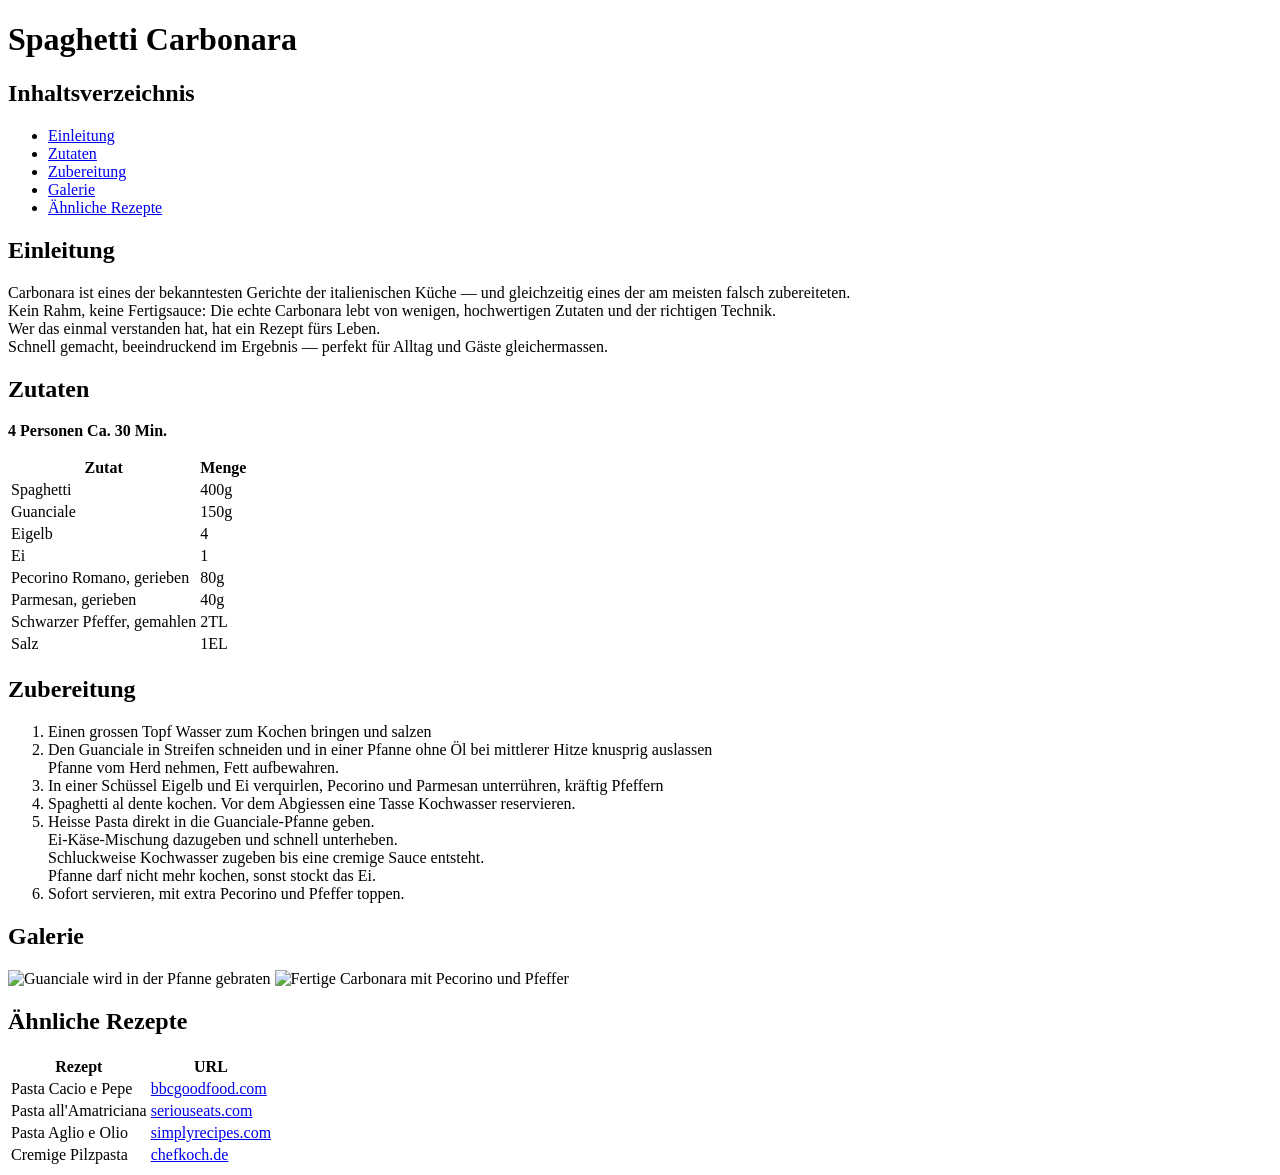
==== Auftrag1/index.html @ 5f983105 "Feature: Add & Finish Index.html" ====
<!DOCTYPE html>
<html lang="de">
<head>
    <meta charset="UTF-8">
    <meta name="viewport" content="width=device-width, initial-scale=1.0">
    <link rel="stylesheet" href="style.css">
    <title>Spaghetti Carbonara</title>
</head>
<body>
    <h1>Spaghetti Carbonara</h1>

    <h2>Inhaltsverzeichnis</h2>

    <ul>
        <li><a href="#einleitung">Einleitung</a></li>
        <li><a href="#zutaten">Zutaten</a></li>
        <li><a href="#zubereitung">Zubereitung</a></li>
        <li><a href="#galerie">Galerie</a></li>
        <li><a href="#ähnliche_rezepte">Ähnliche Rezepte</a></li>
    </ul>

    <h2 id="einleitung">Einleitung</h2>
    <p>
    Carbonara ist eines der bekanntesten Gerichte der italienischen Küche — und gleichzeitig eines der am meisten falsch zubereiteten.<br> 
    Kein Rahm, keine Fertigsauce: Die echte Carbonara lebt von wenigen, hochwertigen Zutaten und der richtigen Technik.<br>
    Wer das einmal verstanden hat, hat ein Rezept fürs Leben.<br>
    Schnell gemacht, beeindruckend im Ergebnis — perfekt für Alltag und Gäste gleichermassen.<br>
    </p>

    <h2 id="zutaten">Zutaten</h2>
    <p><strong>4 Personen Ca. 30 Min.</strong></p>

    <table>
        <thead>
            <tr>
                <th>Zutat</th>
                <th>Menge</th>
            </tr>
        </thead>
        <tbody>
            <tr>
                <td>Spaghetti</td>
                <td>400g</td>
            </tr>
            <tr>
                <td>Guanciale</td>
                <td>150g</td>
            </tr>
            <tr>
                <td>Eigelb</td>
                <td>4</td>
            </tr>
            <tr>
                <td>Ei</td>
                <td>1</td>
            </tr>
            <tr>
                <td>Pecorino Romano, gerieben</td>
                <td>80g</td>
            </tr>
            <tr>
                <td>Parmesan, gerieben</td>
                <td>40g</td>
            </tr>
            <tr>
                <td>Schwarzer Pfeffer, gemahlen</td>
                <td>2TL</td>
            </tr>
            <tr>
                <td>Salz</td>
                <td>1EL</td>
            </tr>
        </tbody>
    </table>


    <h2 id="zubereitung">Zubereitung</h2>

    <ol>
        <li>Einen grossen Topf Wasser zum Kochen bringen und salzen</li>
        <li>
        Den Guanciale in Streifen schneiden und in einer Pfanne ohne Öl bei mittlerer Hitze knusprig auslassen<br>
        Pfanne vom Herd nehmen, Fett aufbewahren.
        </li>
        <li>In einer Schüssel Eigelb und Ei verquirlen, Pecorino und Parmesan unterrühren, kräftig Pfeffern</li>
        <li>Spaghetti al dente kochen. Vor dem Abgiessen eine Tasse Kochwasser reservieren.</li>
        <li>
        Heisse Pasta direkt in die Guanciale-Pfanne geben.<br>
        Ei-Käse-Mischung dazugeben und schnell unterheben.<br>
        Schluckweise Kochwasser zugeben bis eine cremige Sauce entsteht.<br>
        Pfanne darf nicht mehr kochen, sonst stockt das Ei.
        </li>
        <li>Sofort servieren, mit extra Pecorino und Pfeffer toppen.</li>
    </ol>

    <h2 id="galerie">Galerie</h2>

    <div>
        <img src="bilder/carbonara-1.jpg" alt="Guanciale wird in der Pfanne gebraten">
        <img src="bilder/carbonara-2.jpg" alt="Fertige Carbonara mit Pecorino und Pfeffer">
    </div>

    <h2 id="ähnliche_rezepte">Ähnliche Rezepte</h2>

    <table>
        <thead>
            <tr>
                <th>Rezept</th>
                <th>URL</th>
            </tr>
        </thead>
        <tbody>
            <tr>
                <td>Pasta Cacio e Pepe</td>
                <td><a href="https://www.bbcgoodfood.com/recipes/cacio-e-pepe">bbcgoodfood.com</a></td>
            </tr>
            <tr>
                <td>Pasta all'Amatriciana</td>
                <td><a href="https://www.seriouseats.com/amatriciana-sauce">seriouseats.com</a></td>
            </tr>
            <tr>
                <td>Pasta Aglio e Olio</td>
                <td><a href="https://www.simplyrecipes.com/recipes/pasta_aglio_e_olio/">simplyrecipes.com</a></td>
            </tr>
            <tr>
                <td>Cremige Pilzpasta</td>
                <td><a href="https://www.chefkoch.de/rezepte/suche.html?suche=pilzpasta">chefkoch.de</a></td>
            </tr>
        </tbody>
    </table>
</body>
</html>
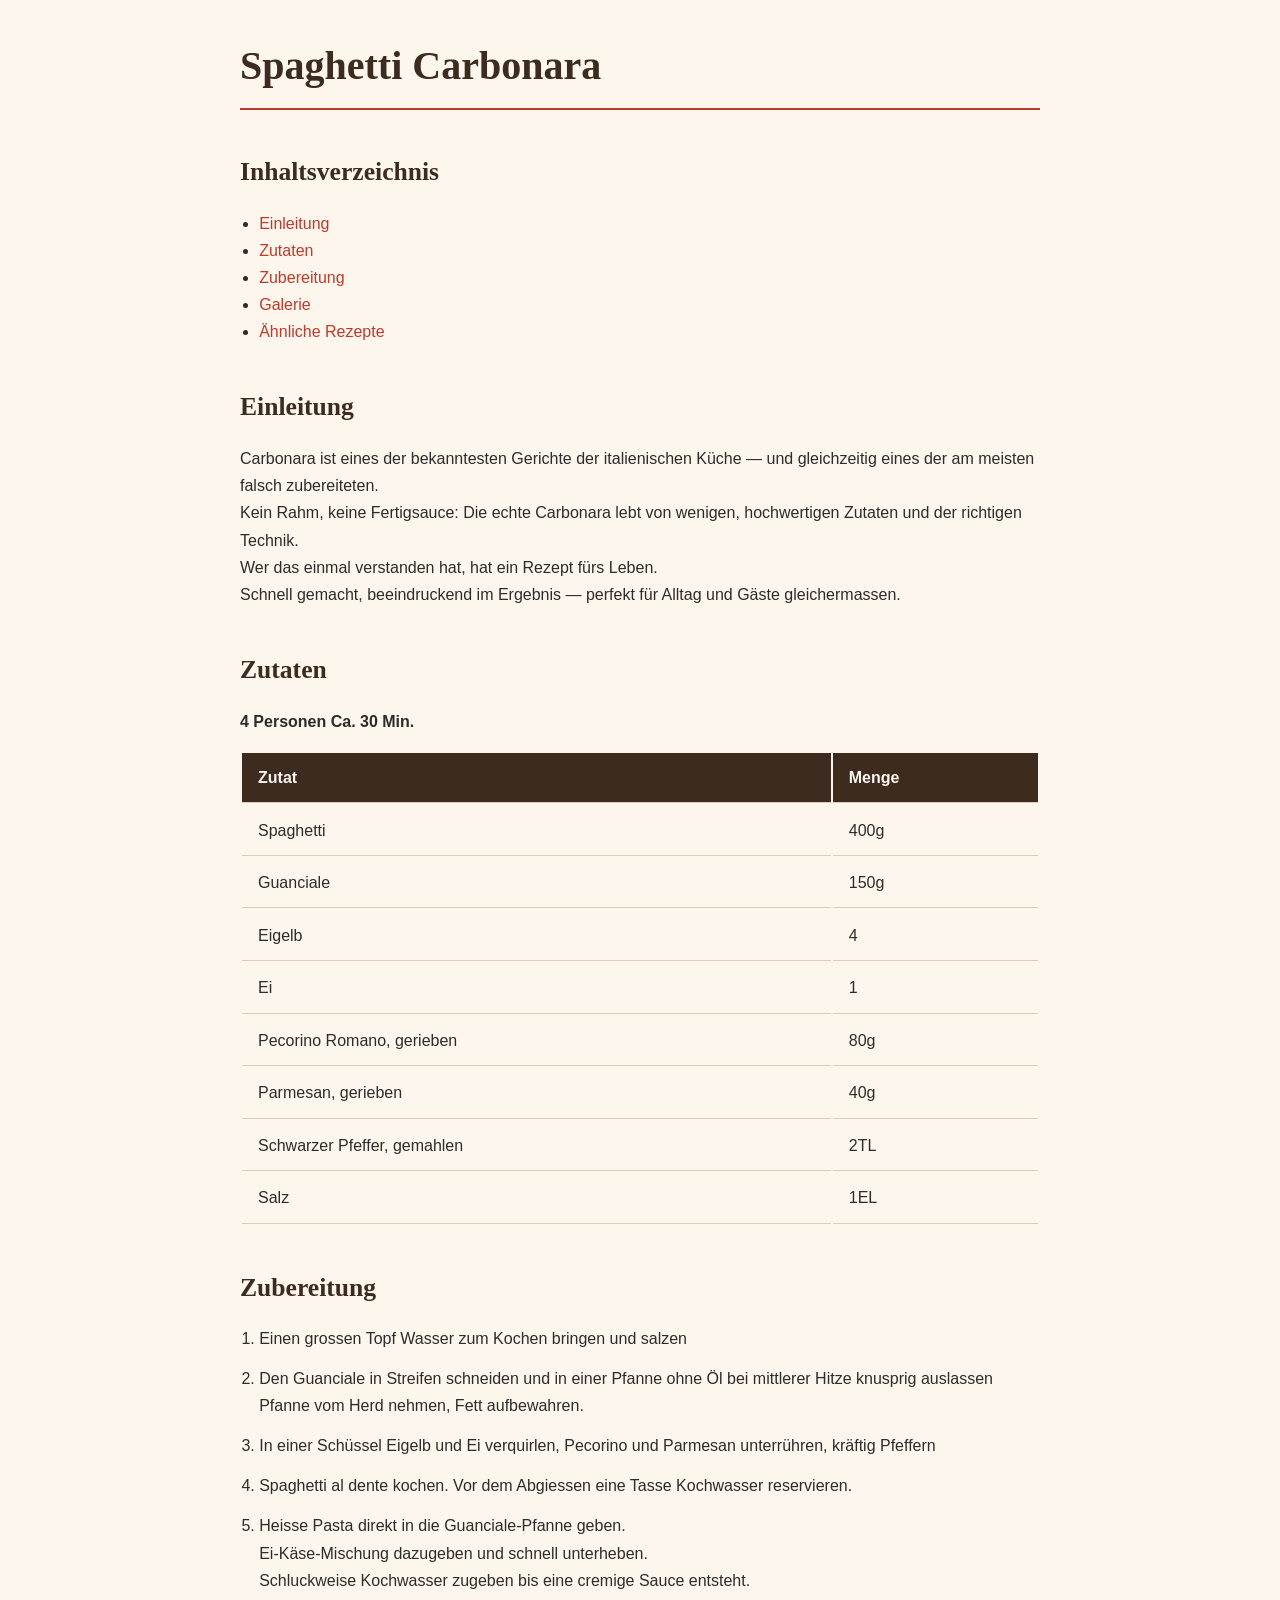
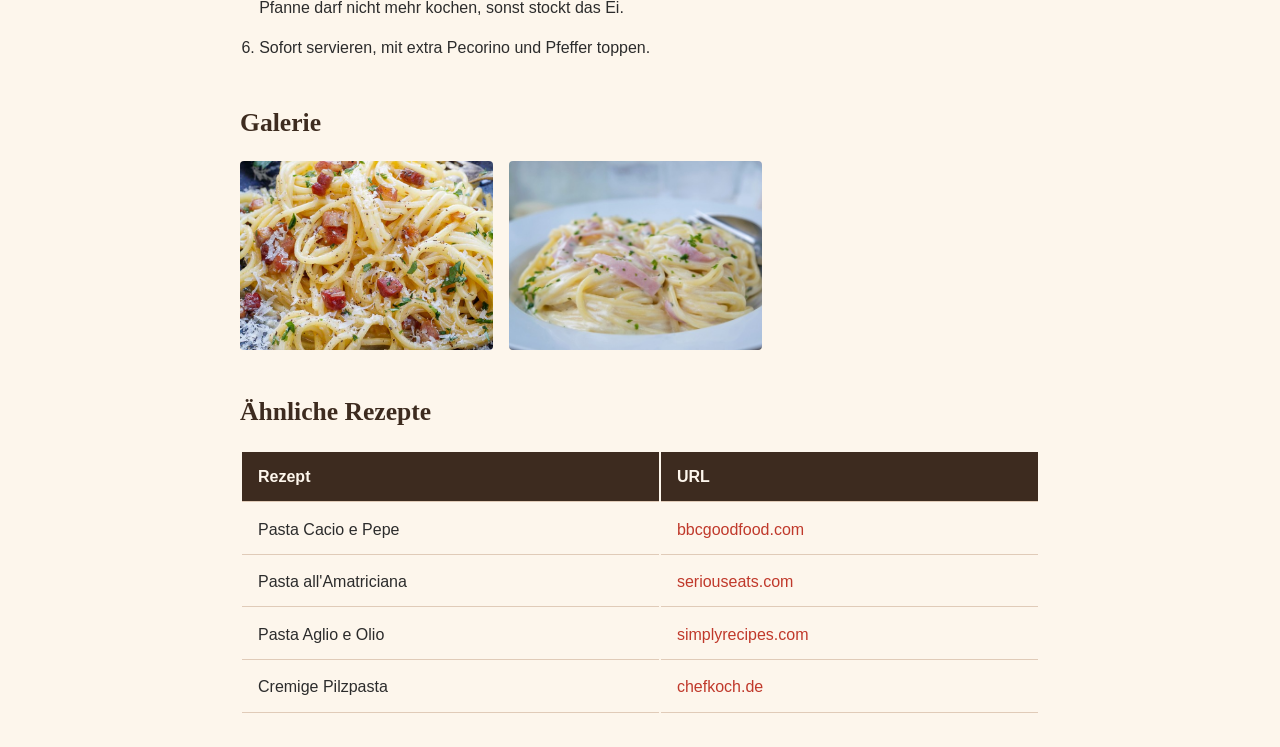
==== commit 4ec52168: "Fix: Changes h css by using classes instead of h tag" ====
--- a/Auftrag1/index.html
+++ b/Auftrag1/index.html
@@ -7,19 +7,19 @@
     <title>Spaghetti Carbonara</title>
 </head>
 <body>
-    <h1>Spaghetti Carbonara</h1>
+    <h1 class="page-title">Spaghetti Carbonara</h1>
 
-    <h2>Inhaltsverzeichnis</h2>
+    <h2 class="section-title">Inhaltsverzeichnis</h2>
 
     <ul>
         <li><a href="#einleitung">Einleitung</a></li>
         <li><a href="#zutaten">Zutaten</a></li>
         <li><a href="#zubereitung">Zubereitung</a></li>
         <li><a href="#galerie">Galerie</a></li>
-        <li><a href="#ähnliche_rezepte">Ähnliche Rezepte</a></li>
+        <li><a href="#ähnliche-rezepte">Ähnliche Rezepte</a></li>
     </ul>
 
-    <h2 id="einleitung">Einleitung</h2>
+    <h2 id="einleitung" class="section-title">Einleitung</h2>
     <p>
     Carbonara ist eines der bekanntesten Gerichte der italienischen Küche — und gleichzeitig eines der am meisten falsch zubereiteten.<br> 
     Kein Rahm, keine Fertigsauce: Die echte Carbonara lebt von wenigen, hochwertigen Zutaten und der richtigen Technik.<br>
@@ -27,7 +27,7 @@
     Schnell gemacht, beeindruckend im Ergebnis — perfekt für Alltag und Gäste gleichermassen.<br>
     </p>
 
-    <h2 id="zutaten">Zutaten</h2>
+    <h2 id="zutaten" class="section-title">Zutaten</h2>
     <p><strong>4 Personen Ca. 30 Min.</strong></p>
 
     <table>
@@ -74,7 +74,7 @@
     </table>
 
 
-    <h2 id="zubereitung">Zubereitung</h2>
+    <h2 id="zubereitung" class="section-title">Zubereitung</h2>
 
     <ol>
         <li>Einen grossen Topf Wasser zum Kochen bringen und salzen</li>
@@ -93,14 +93,14 @@
         <li>Sofort servieren, mit extra Pecorino und Pfeffer toppen.</li>
     </ol>
 
-    <h2 id="galerie">Galerie</h2>
+    <h2 id="galerie" class="section-title">Galerie</h2>
 
-    <div>
+    <div class="galerie">
         <img src="bilder/carbonara-1.jpg" alt="Guanciale wird in der Pfanne gebraten">
         <img src="bilder/carbonara-2.jpg" alt="Fertige Carbonara mit Pecorino und Pfeffer">
     </div>
 
-    <h2 id="ähnliche_rezepte">Ähnliche Rezepte</h2>
+    <h2 id="ähnliche-rezepte" class="section-title">Ähnliche Rezepte</h2>
 
     <table>
         <thead>
--- a/Auftrag1/style.css
+++ b/Auftrag1/style.css
@@ -0,0 +1,91 @@
+* {
+    margin: 0;
+    padding: 0;
+}
+
+body {
+    background-color: #fdf6ec;
+    color: #2c2c2c;
+    font-family: 'Trebuchet MS', sans-serif;
+    max-width: 800px;
+    margin: 0 auto;
+    padding: 2rem;
+    line-height: 1.7;
+}
+.page-title {
+    font-size: 2.5rem;
+    margin-bottom: 2rem;
+    border-bottom: 2px solid #c0392b;
+    padding-bottom: 0.5rem;
+}
+
+h1, h2, h3 {
+    font-family: Georgia, serif;
+    color: #3d2b1f;
+}
+
+.section-title {
+    font-size: 1.6rem;
+    margin-top: 2.5rem;
+    margin-bottom: 1rem;
+}
+
+p {
+    margin-bottom: 1rem;
+}
+
+ul {
+    padding-left: 1.2rem;
+}
+
+table {
+    width: 100%;
+    margin-top: 1rem;
+}
+
+thead {
+    background-color: #3d2b1f;
+    color: #fdf6ec;
+}
+
+th, td {
+    padding: 0.7rem 1rem;
+    text-align: left;
+    border-bottom: 1px solid #e0cbb8;
+}
+
+tbody tr:hover {
+    background-color: #f5e9d8;
+}
+
+ol {
+    padding-left: 1.2rem;
+}
+
+ol li {
+    margin-bottom: 0.8rem;
+}
+
+a {
+    color: #c0392b;
+    text-decoration: none;
+}
+
+a:hover {
+    color: #962d22;
+    text-decoration: underline;
+}
+
+.galerie {
+    display: flex;
+    gap: 1rem;
+    flex-wrap: wrap;
+    margin-top: 1rem;
+}
+
+.galerie img {
+    width: calc(33% - 0.7rem);
+    border-radius: 4px;
+    object-fit: cover;
+    aspect-ratio: 4/3;
+}
